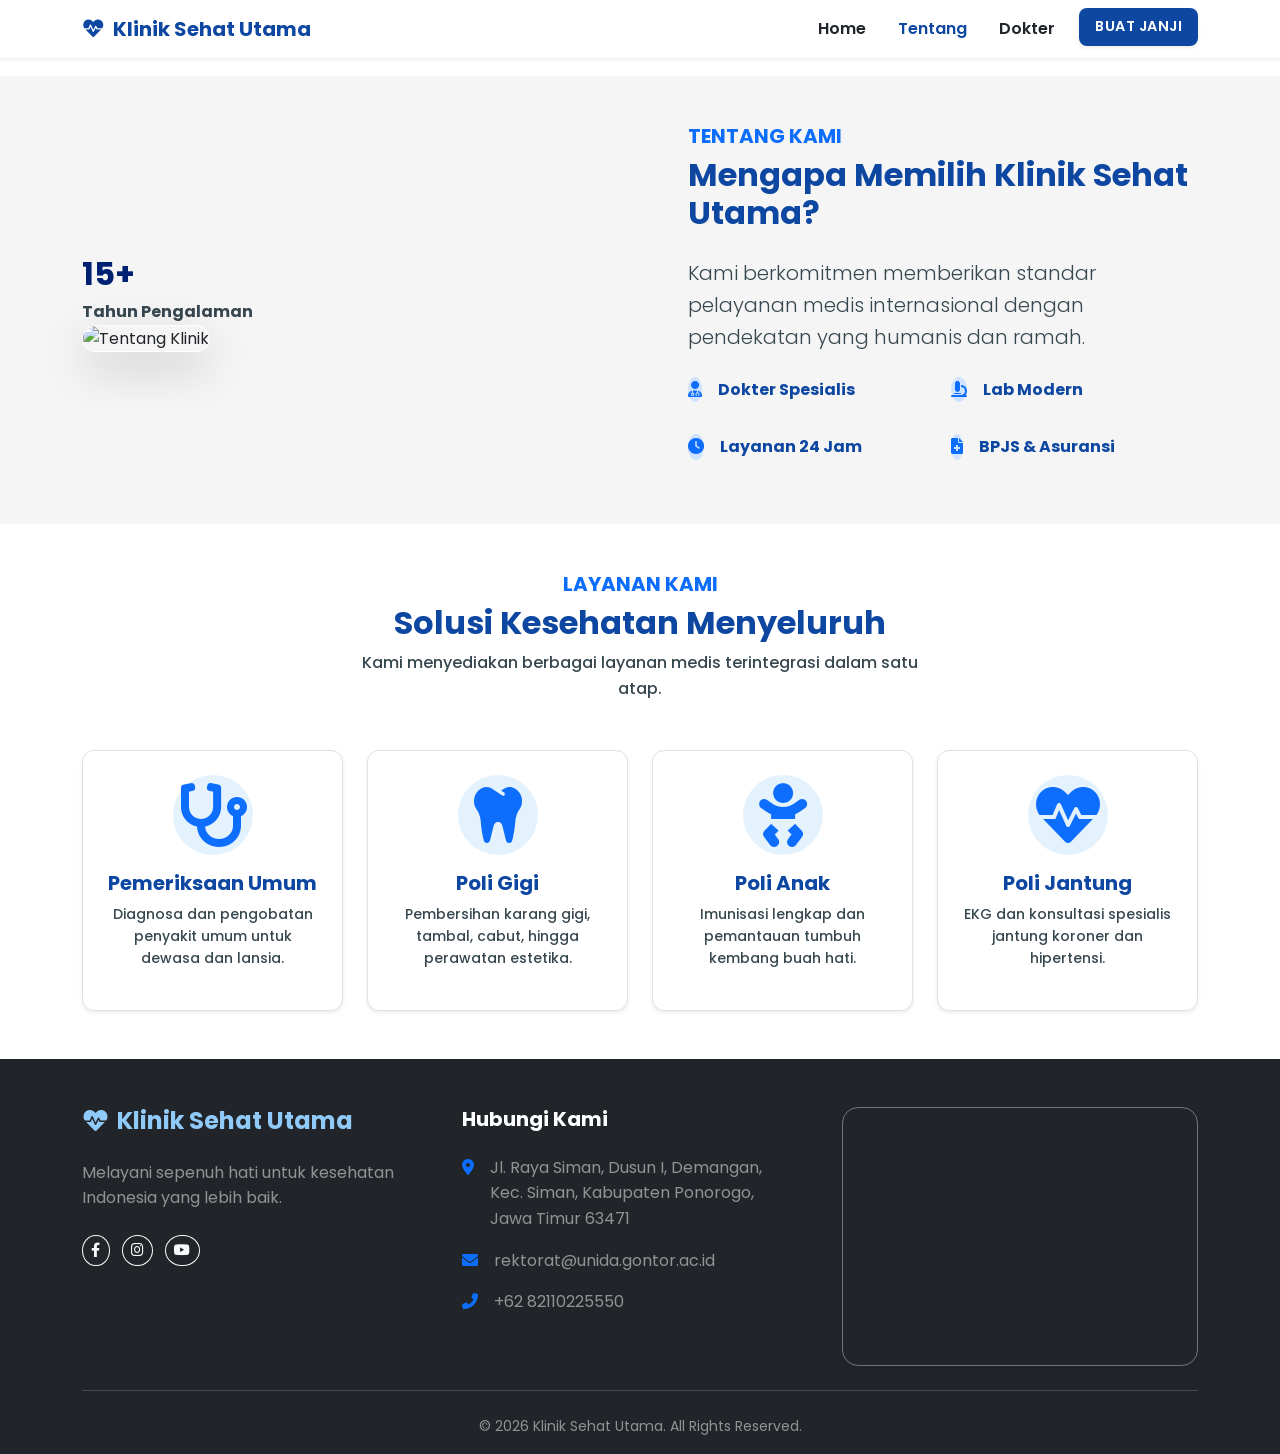
==== about.html @ c62305bc "split page" ====
<!DOCTYPE html>
<html lang="id">
<head>
    <meta charset="UTF-8">
    <meta name="viewport" content="width=device-width, initial-scale=1.0">
    <title>Klinik Sehat Utama - Layanan Kesehatan Terpercaya</title>
    <meta name="description" content="Klinik Sehat Utama menyediakan layanan kesehatan lengkap dengan dokter spesialis berpengalaman dan fasilitas modern.">

    <!-- bootstrap 5 -->
    <link href="https://cdn.jsdelivr.net/npm/bootstrap@5.3.0/dist/css/bootstrap.min.css" rel="stylesheet">
    <!-- custom font -->
    <link rel="stylesheet" href="https://cdnjs.cloudflare.com/ajax/libs/font-awesome/6.0.0/css/all.min.css">
    <link href="https://fonts.googleapis.com/css2?family=Poppins:wght@400;500;600;700&display=swap" rel="stylesheet">
    
    <!-- style web dengan css -->
    <link rel="stylesheet" href="styless.css">
</head>
<body>

    <div class="loading-overlay" id="loadingOverlay">
        <div class="text-center">
            <div class="spinner-border text-primary" style="width: 3rem; height: 3rem;" role="status">
                <span class="visually-hidden">Loading...</span>
            </div>
            <p class="mt-3 fw-bold text-dark-blue">Memuat Halaman...</p>
        </div>
    </div>

    <nav class="navbar navbar-expand-lg navbar-light bg-white shadow-sm fixed-top">
        <div class="container">
            <a class="navbar-brand fw-bold text-primary-dark" href="#">
                <i class="fas fa-heartbeat me-2"></i>Klinik Sehat Utama
            </a>
            <button class="navbar-toggler" type="button" data-bs-toggle="collapse" data-bs-target="#navbarNav">
                <span class="navbar-toggler-icon"></span>
            </button>
            <div class="collapse navbar-collapse" id="navbarNav">
                <ul class="navbar-nav ms-auto">
                    <li class="nav-item"><a class="nav-link" href="index.html">Home</a></li>
                    <li class="nav-item"><a class="nav-link active" href="about.html">Tentang</a></li>
                    <li class="nav-item"><a class="nav-link" href="doctors.html">Dokter</a></li>
                    <li class="nav-item"><a class="nav-link btn btn-primary text-white ms-lg-2 px-4 shadow-sm" href="contact.html">Buat Janji</a></li>
                </ul>
            </div>
        </div>
    </nav>

    <section id="about" class="py-5 bg-light-grey">
        <div class="container">
            <div class="row align-items-center">
                <div class="col-lg-6 mb-4 mb-lg-0 position-relative">
                    <div class="experience-badge">
                        <span class="fw-bold fs-2 text-primary-dark">15+</span><br><span class="text-dark-grey fw-bold">Tahun Pengalaman</span>
                    </div>
                    <img src="https://images.unsplash.com/photo-1586773860418-d37222d8fce3?q=80&w=1173&auto=format&fit=crop&ixlib=rb-4.1.0&ixid=M3wxMjA3fDB8MHxwaG90by1wYWdlfHx8fGVufDB8fHx8fA%3D%3D" 
                         alt="Tentang Klinik" class="img-fluid rounded-4 shadow-lg border border-white">
                </div>
                <div class="col-lg-6 ps-lg-5">
                    <h5 class="text-primary fw-bold text-uppercase ls-1">Tentang Kami</h5>
                    <h2 class="fw-bold mb-4 text-dark-blue">Mengapa Memilih Klinik Sehat Utama?</h2>
                    <p class="lead mb-4 text-dark-grey">Kami berkomitmen memberikan standar pelayanan medis internasional dengan pendekatan yang humanis dan ramah.</p>
                    
                    <div class="row g-3">
                        <div class="col-md-6">
                            <div class="d-flex align-items-center mb-3">
                                <div class="icon-box bg-primary-subtle text-primary rounded-circle me-3">
                                    <i class="fas fa-user-md"></i>
                                </div>
                                <span class="fw-bold text-dark-blue">Dokter Spesialis</span>
                            </div>
                        </div>
                        <div class="col-md-6">
                            <div class="d-flex align-items-center mb-3">
                                <div class="icon-box bg-primary-subtle text-primary rounded-circle me-3">
                                    <i class="fas fa-microscope"></i>
                                </div>
                                <span class="fw-bold text-dark-blue">Lab Modern</span>
                            </div>
                        </div>
                        <div class="col-md-6">
                            <div class="d-flex align-items-center mb-3">
                                <div class="icon-box bg-primary-subtle text-primary rounded-circle me-3">
                                    <i class="fas fa-clock"></i>
                                </div>
                                <span class="fw-bold text-dark-blue">Layanan 24 Jam</span>
                            </div>
                        </div>
                        <div class="col-md-6">
                            <div class="d-flex align-items-center mb-3">
                                <div class="icon-box bg-primary-subtle text-primary rounded-circle me-3">
                                    <i class="fas fa-file-medical"></i>
                                </div>
                                <span class="fw-bold text-dark-blue">BPJS & Asuransi</span>
                            </div>
                        </div>
                    </div>
                </div>
            </div>
        </div>
    </section>

    <section id="services" class="py-5">
        <div class="container">
            <div class="text-center mb-5 mx-auto" style="max-width: 600px;">
                <h5 class="text-primary fw-bold text-uppercase">Layanan Kami</h5>
                <h2 class="fw-bold text-dark-blue">Solusi Kesehatan Menyeluruh</h2>
                <p class="text-dark-grey fw-medium">Kami menyediakan berbagai layanan medis terintegrasi dalam satu atap.</p>
            </div>
            
            <div class="row g-4">
                <div class="col-md-6 col-lg-3">
                    <div class="card h-100 border shadow-sm service-card p-4 text-center">
                        <div class="service-icon mb-3 mx-auto bg-blue-100 text-primary">
                            <i class="fas fa-stethoscope fa-2x"></i>
                        </div>
                        <h4 class="h5 fw-bold mb-2 text-dark-blue">Pemeriksaan Umum</h4>
                        <p class="text-dark-grey small fw-medium">Diagnosa dan pengobatan penyakit umum untuk dewasa dan lansia.</p>
                    </div>
                </div>
                <div class="col-md-6 col-lg-3">
                    <div class="card h-100 border shadow-sm service-card p-4 text-center">
                        <div class="service-icon mb-3 mx-auto bg-blue-100 text-primary">
                            <i class="fas fa-tooth fa-2x"></i>
                        </div>
                        <h4 class="h5 fw-bold mb-2 text-dark-blue">Poli Gigi</h4>
                        <p class="text-dark-grey small fw-medium">Pembersihan karang gigi, tambal, cabut, hingga perawatan estetika.</p>
                    </div>
                </div>
                <div class="col-md-6 col-lg-3">
                    <div class="card h-100 border shadow-sm service-card p-4 text-center">
                        <div class="service-icon mb-3 mx-auto bg-blue-100 text-primary">
                            <i class="fas fa-baby fa-2x"></i>
                        </div>
                        <h4 class="h5 fw-bold mb-2 text-dark-blue">Poli Anak</h4>
                        <p class="text-dark-grey small fw-medium">Imunisasi lengkap dan pemantauan tumbuh kembang buah hati.</p>
                    </div>
                </div>
                <div class="col-md-6 col-lg-3">
                    <div class="card h-100 border shadow-sm service-card p-4 text-center">
                        <div class="service-icon mb-3 mx-auto bg-blue-100 text-primary">
                            <i class="fas fa-heartbeat fa-2x"></i>
                        </div>
                        <h4 class="h5 fw-bold mb-2 text-dark-blue">Poli Jantung</h4>
                        <p class="text-dark-grey small fw-medium">EKG dan konsultasi spesialis jantung koroner dan hipertensi.</p>
                    </div>
                </div>
            </div>
        </div>
    </section>

    <footer class="bg-dark text-white pt-5 pb-3">
        <div class="container">
            <div class="row g-4">
                
                <div class="col-lg-4">
                    <h4 class="fw-bold mb-4 text-primary-light">
                        <i class="fas fa-heartbeat me-2"></i>Klinik Sehat Utama
                    </h4>
                    <p class="text-white-50">Melayani sepenuh hati untuk kesehatan Indonesia yang lebih baik.</p>
                    <div class="social-links mt-4">
                        <a href="#" class="btn btn-outline-light btn-sm rounded-circle me-2"><i class="fab fa-facebook-f"></i></a>
                        <a href="#" class="btn btn-outline-light btn-sm rounded-circle me-2"><i class="fab fa-instagram"></i></a>
                        <a href="#" class="btn btn-outline-light btn-sm rounded-circle"><i class="fab fa-youtube"></i></a>
                    </div>
                </div>

                <div class="col-lg-4">
                    <h5 class="fw-bold mb-4 text-white">Hubungi Kami</h5>
                    
                    <ul class="list-unstyled">
                        
                        <li class="d-flex mb-3">
                            <i class="fas fa-map-marker-alt mt-1 me-3 text-primary"></i>
                            <span class="text-white-50">
                                Jl. Raya Siman, Dusun I, Demangan, <br>
                                Kec. Siman, Kabupaten Ponorogo, <br>
                                Jawa Timur 63471
                            </span>
                        </li>
                        
                        <li class="d-flex mb-3">
                            <i class="fas fa-envelope mt-1 me-3 text-primary"></i>
                            <span class="text-white-50"> rektorat@unida.gontor.ac.id</span>
                        </li>
                        
                        <li class="d-flex">
                            <i class="fas fa-phone-alt mt-1 me-3 text-primary"></i>
                            <span class="text-white-50">+62 82110225550</span>
                        </li>
                        
                    </ul>
                </div>

                <div class="col-lg-4">
                    <div class="map-container rounded-4 overflow-hidden border border-secondary shadow-sm h-100">
                        <iframe 
                            src="https://www.google.com/maps/embed?pb=!1m18!1m12!1m3!1d3952.096366558456!2d111.4789!3d-7.885!2m3!1f0!2f0!3f0!3m2!1i1024!2i768!4f13.1!3m3!1m2!1s0x0%3A0x0!2zN8KwNTMnMDYuMCJTIDExMcKwMjgnNDQuMCJF!5e0!3m2!1sid!2sid!4v1620000000000!5m2!1sid!2sid" 
                            width="100%" 
                            height="100%" 
                            style="border:0; min-height: 250px;" 
                            allowfullscreen="" 
                            loading="lazy">
                        </iframe>
                    </div>
                </div>

            </div>

            <hr class="my-4 border-secondary opacity-50">

            <div class="text-center text-white-50 small">
                © <span id="year"></span> Klinik Sehat Utama. All Rights Reserved.
            </div>
        </div>
    </footer>


    <button id="backToTop" class="btn btn-primary rounded-circle shadow-lg"><i class="fas fa-arrow-up"></i></button>

    <script src="https://cdn.jsdelivr.net/npm/bootstrap@5.3.0/dist/js/bootstrap.bundle.min.js"></script>
    <script src="script.js"></script>
</body>
</html>
---- styless.css ----
/* ==========================================================================
   KLINIK SEHAT UTAMA - HIGH CONTRAST STYLESHEET
   Fixed for visibility, contrast, and font sharpness
   ========================================================================== */

:root {
    /* Primary Colors - Darker for better contrast */
    --primary-color: #0d47a1; /* Deep Blue instead of standard blue */
    --primary-light: #42a5f5;
    --primary-dark: #002171;
    
    /* Text Colors - High Contrast */
    --text-main: #212529; /* Almost black */
    --text-secondary: #455a64; /* Dark Slate Grey */
    --text-muted: #607d8b;
    
    /* Functional Colors */
    --success-color: #1b5e20;
    --warning-color: #ff6f00; /* Darker orange */
    --danger-color: #b71c1c;
    
    /* Backgrounds */
    --bg-light: #f8f9fa;
    --bg-white: #ffffff;
    --border-color: #dee2e6;
    
    /* Effects */
    --shadow-sm: 0 .125rem .25rem rgba(0,0,0,.15);
    --shadow-md: 0 .5rem 1rem rgba(0,0,0,.2);
    --shadow-lg: 0 1rem 3rem rgba(0,0,0,.25);
    --transition: all 0.3s ease;
}

/* --- RESET & TYPOGRAPHY --- */
* {
    margin: 0;
    padding: 0;
    box-sizing: border-box;
    /* Crucial for font sharpness */
    -webkit-font-smoothing: antialiased;
    -moz-osx-font-smoothing: grayscale;
    text-rendering: optimizeLegibility;
}

body {
    padding-top: 76px;
    font-family: 'Poppins', 'Segoe UI', system-ui, sans-serif; /* Changed to Poppins for clarity */
    color: var(--text-main);
    background-color: #ffffff;
    line-height: 1.6;
}

/* Text Utilities for Contrast */
.text-dark-blue { color: #0d47a1 !important; }
.text-primary-dark { color: #002171 !important; }
.text-dark-grey { color: #37474f !important; }
.text-primary-light { color: #90caf9 !important; }
.text-light-grey { color: #e0e0e0 !important; }

h1, h2, h3, h4, h5, h6 {
    font-weight: 700;
    color: var(--primary-dark);
}

.fw-medium { font-weight: 500 !important; }
.fw-bold { font-weight: 700 !important; }

/* --- NAVBAR --- */
.navbar {
    background-color: rgba(255, 255, 255, 0.98) !important;
    backdrop-filter: blur(10px);
    box-shadow: var(--shadow-sm);
}

.navbar-brand {
    color: var(--primary-color) !important;
    font-weight: 800;
}

.nav-link {
    color: var(--text-main) !important; /* Dark text for links */
    font-weight: 600 !important;
    padding: 0.5rem 1rem !important;
    transition: var(--transition);
}

.nav-link:hover, .nav-link.active {
    color: var(--primary-color) !important;
}

/* --- HERO SECTION --- */
.hero-section {
    background: linear-gradient(rgba(255, 255, 255, 0.9), rgba(255, 255, 255, 0.8)),
                url('https://images.unsplash.com/photo-1519494026892-80bbd2d6fd0d?q=80&w=1153&auto=format&fit=crop&ixlib=rb-4.1.0&ixid=M3wxMjA3fDB8MHxwaG90by1wYWdlfHx8fGVufDB8fHx8fA%3D%3D') center/cover;
    min-height: 90vh;
    padding: 80px 0;
    position: relative;
}

/* Text Shadow for better readability over images */
.text-shadow-sm {
    text-shadow: 0 1px 2px rgba(255,255,255,0.8), 0 0 1em rgba(0,0,0,0.1);
}

.display-4 {
    font-weight: 800;
    letter-spacing: -1px;
}

/* --- BUTTONS --- */
.btn {
    border-radius: 8px;
    font-weight: 600;
    letter-spacing: 0.5px;
    text-transform: uppercase;
    font-size: 0.9rem;
}

.btn-primary {
    background-color: var(--primary-color);
    border-color: var(--primary-color);
    color: #fff !important;
    box-shadow: 0 4px 6px rgba(13, 71, 161, 0.3);
}

.btn-primary:hover {
    background-color: var(--primary-dark);
    border-color: var(--primary-dark);
    transform: translateY(-2px);
}

.btn-outline-primary {
    color: var(--primary-color);
    border-color: var(--primary-color);
    border-width: 2px;
}

.btn-outline-primary:hover {
    background-color: var(--primary-color);
    color: white !important;
}

/* --- CARDS & SERVICES --- */
.card {
    border-radius: 12px;
    border: 1px solid rgba(0,0,0,0.08);
}

.service-card:hover, .doctor-card:hover {
    transform: translateY(-5px);
    box-shadow: var(--shadow-lg) !important;
    border-color: var(--primary-light) !important;
}

.service-icon {
    width: 80px;
    height: 80px;
    display: flex;
    align-items: center;
    justify-content: center;
    border-radius: 50%;
    background-color: #e3f2fd; /* Light Blue background */
    color: var(--primary-color); /* Dark Blue icon */
    font-size: 2rem;
    margin: 0 auto 1.5rem;
}

/* --- DOCTOR CARDS --- */
.card-img-wrapper {
    height: 300px;
    overflow: hidden;
    position: relative;
}

.card-img-top {
    width: 100%;
    height: 100%;
    object-fit: cover;
}

/* Ensure text in doctor card is very dark */
.doctor-card .card-title {
    color: #000000 !important;
}

.doctor-card .text-uppercase {
    color: var(--primary-color) !important;
    font-weight: 700;
}

.doctor-card .badge {
    color: #000 !important;
    border: 1px solid #ced4da !important;
    font-size: 0.85rem;
}

/* --- TESTIMONIALS --- */
.testimonial-card {
    background-color: #ffffff;
    border-left: 5px solid var(--primary-color) !important;
}

.text-warning {
    color: #ff8f00 !important; /* Darker gold/orange for stars */
}

/* --- FORMS --- */
.form-label {
    color: var(--text-main);
    font-weight: 600;
}

.form-control, .form-select {
    border: 1px solid #b0bec5; /* Darker border */
    padding: 0.75rem 1rem;
    color: #000 !important;
    font-weight: 500;
}

.form-control:focus {
    border-color: var(--primary-color);
    box-shadow: 0 0 0 3px rgba(13, 71, 161, 0.15);
}

::placeholder {
    color: #78909c !important; /* Darker grey placeholder */
    opacity: 1;
}

/* --- FOOTER --- */
footer {
    background-color: #1a1a1a !important; /* Almost black */
}

footer h4, footer h5 {
    color: #ffffff !important;
}

footer .text-light-grey {
    color: #e0e0e0 !important;
}

/* --- UTILITIES --- */
.bg-light-grey {
    background-color: #f5f5f5 !important;
}

.hover-top {
    transition: transform 0.3s ease;
}

#backToTop {
    position: fixed;
    bottom: 30px;
    right: 30px;
    width: 50px;
    height: 50px;
    display: none; /* Controlled by JS */
    align-items: center;
    justify-content: center;
    z-index: 1000;
}

/* Loading Overlay */
.loading-overlay {
    position: fixed;
    top: 0; left: 0; right: 0; bottom: 0;
    background: #ffffff;
    z-index: 9999;
    display: flex;
    justify-content: center;
    align-items: center;
    transition: opacity 0.5s ease;
}

.loading-overlay.hidden {
    opacity: 0;
    pointer-events: none;
}

/* Form Validation Colors */
.is-invalid {
    border-color: var(--danger-color) !important;
}

.invalid-feedback {
    color: var(--danger-color) !important;
    font-size: 0.875rem;
}

/* Responsive Adjustments */
@media (max-width: 768px) {
    .display-4 { font-size: 2.5rem; }
    .card-img-wrapper { height: 250px; }
}
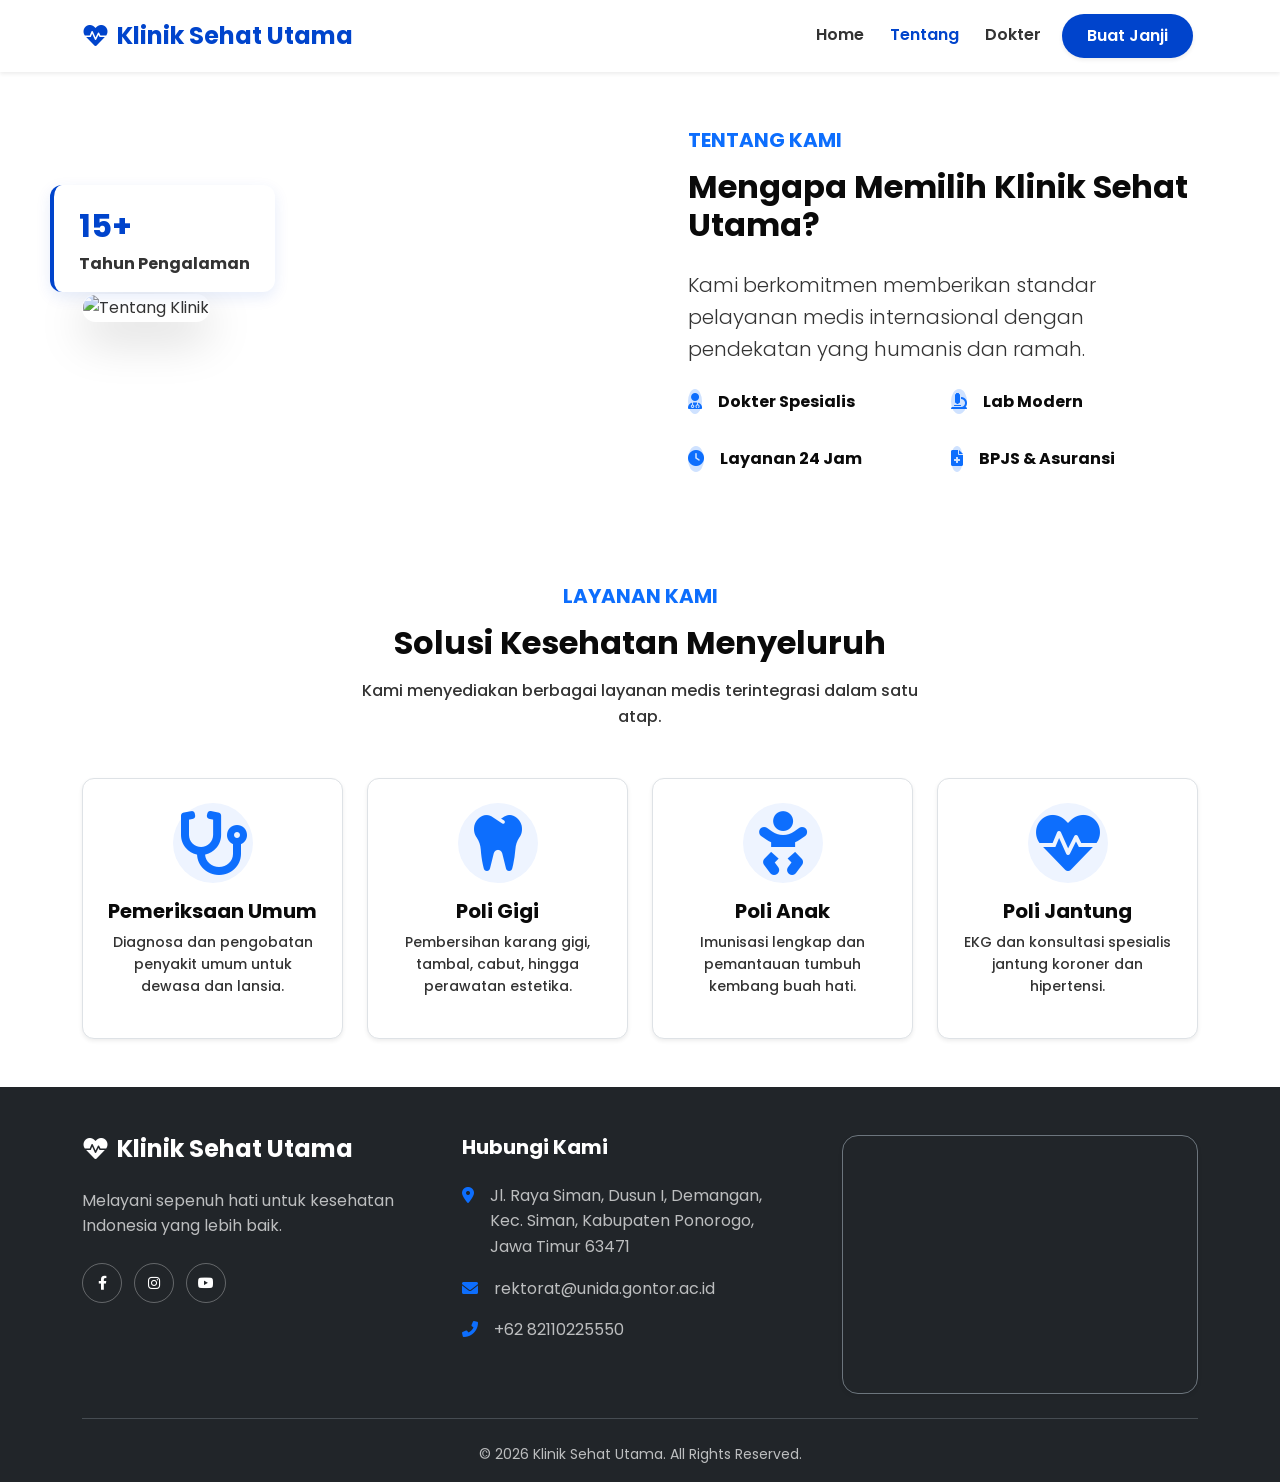
==== commit 847d2456: "fix link" ====
--- a/about.html
+++ b/about.html
@@ -28,7 +28,7 @@
 
     <nav class="navbar navbar-expand-lg navbar-light bg-white shadow-sm fixed-top">
         <div class="container">
-            <a class="navbar-brand fw-bold text-primary-dark" href="#">
+            <a class="navbar-brand fw-bold text-primary-dark" href="index.html">
                 <i class="fas fa-heartbeat me-2"></i>Klinik Sehat Utama
             </a>
             <button class="navbar-toggler" type="button" data-bs-toggle="collapse" data-bs-target="#navbarNav">
--- a/styless.css
+++ b/styless.css
@@ -1,138 +1,124 @@
-/* ==========================================================================
-   KLINIK SEHAT UTAMA - HIGH CONTRAST STYLESHEET
-   Fixed for visibility, contrast, and font sharpness
-   ========================================================================== */
-
 :root {
-    /* Primary Colors - Darker for better contrast */
-    --primary-color: #0d47a1; /* Deep Blue instead of standard blue */
-    --primary-light: #42a5f5;
-    --primary-dark: #002171;
-    
-    /* Text Colors - High Contrast */
-    --text-main: #212529; /* Almost black */
-    --text-secondary: #455a64; /* Dark Slate Grey */
-    --text-muted: #607d8b;
-    
-    /* Functional Colors */
-    --success-color: #1b5e20;
-    --warning-color: #ff6f00; /* Darker orange */
-    --danger-color: #b71c1c;
-    
-    /* Backgrounds */
-    --bg-light: #f8f9fa;
-    --bg-white: #ffffff;
+    --primary-color: #0044cc;
+    --primary-hover: #003399;
+    --primary-light: #eef4ff;
+    --text-black: #0a0a0a;
+    --text-dark: #333333;
+    --text-white: #ffffff;
+    --bg-body: #ffffff;
     --border-color: #dee2e6;
-    
-    /* Effects */
-    --shadow-sm: 0 .125rem .25rem rgba(0,0,0,.15);
-    --shadow-md: 0 .5rem 1rem rgba(0,0,0,.2);
-    --shadow-lg: 0 1rem 3rem rgba(0,0,0,.25);
-    --transition: all 0.3s ease;
-}
-
-/* --- RESET & TYPOGRAPHY --- */
-* {
-    margin: 0;
-    padding: 0;
-    box-sizing: border-box;
-    /* Crucial for font sharpness */
-    -webkit-font-smoothing: antialiased;
-    -moz-osx-font-smoothing: grayscale;
-    text-rendering: optimizeLegibility;
+    --shadow-sm: 0 2px 8px rgba(0,0,0,0.05);
+    --shadow-md: 0 5px 15px rgba(0,68,204,0.1);
 }
 
 body {
-    padding-top: 76px;
-    font-family: 'Poppins', 'Segoe UI', system-ui, sans-serif; /* Changed to Poppins for clarity */
-    color: var(--text-main);
-    background-color: #ffffff;
+    padding-top: 80px;
+    font-family: 'Poppins', sans-serif;
+    color: var(--text-dark);
     line-height: 1.6;
-}
-
-/* Text Utilities for Contrast */
-.text-dark-blue { color: #0d47a1 !important; }
-.text-primary-dark { color: #002171 !important; }
-.text-dark-grey { color: #37474f !important; }
-.text-primary-light { color: #90caf9 !important; }
-.text-light-grey { color: #e0e0e0 !important; }
+    background-color: var(--bg-body);
+    overflow-x: hidden;
+}
 
 h1, h2, h3, h4, h5, h6 {
+    color: var(--primary-color);
     font-weight: 700;
-    color: var(--primary-dark);
-}
-
-.fw-medium { font-weight: 500 !important; }
-.fw-bold { font-weight: 700 !important; }
-
-/* --- NAVBAR --- */
+    margin-bottom: 1rem;
+}
+
+.text-primary-dark {
+    color: var(--primary-color) !important;
+}
+
+.text-dark-blue {
+    color: var(--text-black) !important;
+}
+
+.text-dark-grey {
+    color: var(--text-dark) !important;
+}
+
+.badge.bg-white {
+    color: var(--primary-color) !important;
+    border: 1px solid var(--primary-color) !important;
+    display: inline-flex;
+    align-items: center;
+}
+
 .navbar {
     background-color: rgba(255, 255, 255, 0.98) !important;
-    backdrop-filter: blur(10px);
     box-shadow: var(--shadow-sm);
+    padding: 12px 0;
 }
 
 .navbar-brand {
+    font-size: 1.5rem;
+    font-weight: 800;
     color: var(--primary-color) !important;
-    font-weight: 800;
 }
 
 .nav-link {
-    color: var(--text-main) !important; /* Dark text for links */
-    font-weight: 600 !important;
-    padding: 0.5rem 1rem !important;
-    transition: var(--transition);
+    font-weight: 600;
+    color: var(--text-dark) !important;
+    margin: 0 5px;
+    transition: 0.3s;
 }
 
 .nav-link:hover, .nav-link.active {
     color: var(--primary-color) !important;
 }
 
-/* --- HERO SECTION --- */
+.navbar .btn-primary {
+    background-color: var(--primary-color) !important;
+    color: #fff !important;
+    padding: 10px 25px !important;
+    border-radius: 50px;
+    font-weight: 600;
+    box-shadow: 0 4px 10px rgba(0,68,204,0.2);
+    margin-top: 0;
+    line-height: 1.5;
+    display: inline-flex;
+    align-items: center;
+    justify-content: center;
+}
+
+.navbar .btn-primary:hover {
+    background-color: var(--primary-hover) !important;
+    transform: translateY(-2px);
+}
+
 .hero-section {
-    background: linear-gradient(rgba(255, 255, 255, 0.9), rgba(255, 255, 255, 0.8)),
-                url('https://images.unsplash.com/photo-1519494026892-80bbd2d6fd0d?q=80&w=1153&auto=format&fit=crop&ixlib=rb-4.1.0&ixid=M3wxMjA3fDB8MHxwaG90by1wYWdlfHx8fGVufDB8fHx8fA%3D%3D') center/cover;
-    min-height: 90vh;
-    padding: 80px 0;
-    position: relative;
-}
-
-/* Text Shadow for better readability over images */
-.text-shadow-sm {
-    text-shadow: 0 1px 2px rgba(255,255,255,0.8), 0 0 1em rgba(0,0,0,0.1);
-}
-
-.display-4 {
-    font-weight: 800;
-    letter-spacing: -1px;
-}
-
-/* --- BUTTONS --- */
+    background: linear-gradient(rgba(255,255,255,0.92), rgba(255,255,255,0.95)), url('https://images.unsplash.com/photo-1519494026892-80bbd2d6fd0d?q=80&w=1153');
+    background-size: cover;
+    background-position: center;
+    padding: 100px 0;
+    min-height: 85vh;
+    display: flex;
+    align-items: center;
+}
+
+.hero-title {
+    color: var(--text-black) !important;
+    font-size: 3.5rem;
+    line-height: 1.2;
+}
+
 .btn {
-    border-radius: 8px;
+    border-radius: 50px;
     font-weight: 600;
-    letter-spacing: 0.5px;
-    text-transform: uppercase;
-    font-size: 0.9rem;
+    padding: 10px 25px;
+    transition: all 0.3s ease;
 }
 
 .btn-primary {
     background-color: var(--primary-color);
-    border-color: var(--primary-color);
-    color: #fff !important;
-    box-shadow: 0 4px 6px rgba(13, 71, 161, 0.3);
-}
-
-.btn-primary:hover {
-    background-color: var(--primary-dark);
-    border-color: var(--primary-dark);
-    transform: translateY(-2px);
+    border: none;
 }
 
 .btn-outline-primary {
     color: var(--primary-color);
-    border-color: var(--primary-color);
-    border-width: 2px;
+    border: 2px solid var(--primary-color);
+    background: transparent;
 }
 
 .btn-outline-primary:hover {
@@ -140,16 +126,19 @@
     color: white !important;
 }
 
-/* --- CARDS & SERVICES --- */
 .card {
+    border: 1px solid var(--border-color);
     border-radius: 12px;
-    border: 1px solid rgba(0,0,0,0.08);
-}
-
-.service-card:hover, .doctor-card:hover {
+    box-shadow: var(--shadow-sm);
+    transition: 0.3s;
+    background: #fff;
+    overflow: hidden;
+}
+
+.card:hover {
     transform: translateY(-5px);
-    box-shadow: var(--shadow-lg) !important;
-    border-color: var(--primary-light) !important;
+    box-shadow: var(--shadow-md);
+    border-color: var(--primary-color);
 }
 
 .service-icon {
@@ -158,138 +147,181 @@
     display: flex;
     align-items: center;
     justify-content: center;
+    background-color: var(--primary-light);
+    color: var(--primary-color);
     border-radius: 50%;
-    background-color: #e3f2fd; /* Light Blue background */
-    color: var(--primary-color); /* Dark Blue icon */
+    margin: 0 auto 20px;
     font-size: 2rem;
-    margin: 0 auto 1.5rem;
-}
-
-/* --- DOCTOR CARDS --- */
+}
+
 .card-img-wrapper {
-    height: 300px;
+    position: relative;
     overflow: hidden;
-    position: relative;
+    width: 100%;
+    aspect-ratio: 3 / 4;
+    background-color: #f0f2f5;
 }
 
 .card-img-top {
     width: 100%;
     height: 100%;
     object-fit: cover;
-}
-
-/* Ensure text in doctor card is very dark */
-.doctor-card .card-title {
-    color: #000000 !important;
-}
-
-.doctor-card .text-uppercase {
-    color: var(--primary-color) !important;
-    font-weight: 700;
-}
-
-.doctor-card .badge {
-    color: #000 !important;
-    border: 1px solid #ced4da !important;
-    font-size: 0.85rem;
-}
-
-/* --- TESTIMONIALS --- */
+    object-position: center top;
+    transition: transform 0.5s ease;
+}
+
+.doctor-card:hover .card-img-top {
+    transform: scale(1.05);
+}
+
+.doctor-social {
+    position: absolute;
+    bottom: -50px;
+    left: 0;
+    right: 0;
+    background: rgba(255, 255, 255, 0.9);
+    padding: 10px;
+    text-align: center;
+    transition: bottom 0.3s ease;
+    backdrop-filter: blur(5px);
+}
+
+.doctor-card:hover .doctor-social {
+    bottom: 0;
+}
+
+.doctor-social a {
+    color: var(--primary-color);
+    margin: 0 10px;
+    font-size: 1.2rem;
+}
+
+.social-links .btn {
+    width: 40px !important;
+    height: 40px !important;
+    padding: 0 !important;
+    display: inline-flex !important;
+    align-items: center;
+    justify-content: center;
+    border-radius: 50% !important;
+    border: 1px solid rgba(255,255,255,0.3);
+    color: #fff;
+    margin-right: 8px;
+    aspect-ratio: 1 / 1;
+}
+
+.social-links .btn:hover {
+    background-color: var(--primary-color);
+    border-color: var(--primary-color);
+    transform: scale(1.1);
+}
+
 .testimonial-card {
-    background-color: #ffffff;
     border-left: 5px solid var(--primary-color) !important;
 }
 
 .text-warning {
-    color: #ff8f00 !important; /* Darker gold/orange for stars */
-}
-
-/* --- FORMS --- */
-.form-label {
-    color: var(--text-main);
-    font-weight: 600;
+    color: #ffc107 !important;
 }
 
 .form-control, .form-select {
-    border: 1px solid #b0bec5; /* Darker border */
-    padding: 0.75rem 1rem;
-    color: #000 !important;
-    font-weight: 500;
+    padding: 12px;
+    border-radius: 8px;
+    border: 1px solid #ced4da;
+    color: var(--text-black) !important;
 }
 
 .form-control:focus {
     border-color: var(--primary-color);
-    box-shadow: 0 0 0 3px rgba(13, 71, 161, 0.15);
+    box-shadow: 0 0 0 3px rgba(0,68,204,0.15);
 }
 
 ::placeholder {
-    color: #78909c !important; /* Darker grey placeholder */
-    opacity: 1;
-}
-
-/* --- FOOTER --- */
+    color: #888 !important;
+}
+
 footer {
-    background-color: #1a1a1a !important; /* Almost black */
+    background-color: #1a1a1a !important;
+    color: #cccccc;
+    position: relative;
+    z-index: 1;
 }
 
 footer h4, footer h5 {
     color: #ffffff !important;
 }
 
-footer .text-light-grey {
-    color: #e0e0e0 !important;
-}
-
-/* --- UTILITIES --- */
-.bg-light-grey {
-    background-color: #f5f5f5 !important;
-}
-
-.hover-top {
-    transition: transform 0.3s ease;
+footer .text-white-50 {
+    color: rgba(255,255,255,0.7) !important;
 }
 
 #backToTop {
     position: fixed;
     bottom: 30px;
     right: 30px;
+    z-index: 9999;
     width: 50px;
     height: 50px;
-    display: none; /* Controlled by JS */
-    align-items: center;
-    justify-content: center;
-    z-index: 1000;
-}
-
-/* Loading Overlay */
+    border-radius: 50%;
+    background-color: var(--primary-color);
+    color: white;
+    display: none;
+    align-items: center;
+    justify-content: center;
+    box-shadow: 0 4px 15px rgba(0,0,0,0.3);
+    border: none;
+    cursor: pointer;
+    transition: transform 0.3s ease;
+}
+
+#backToTop:hover {
+    background-color: var(--primary-hover);
+    transform: translateY(-5px);
+}
+
+.experience-badge {
+    position: absolute;
+    bottom: 30px;
+    left: -20px;
+    background: white;
+    padding: 15px 25px;
+    border-radius: 12px;
+    box-shadow: var(--shadow-md);
+    border-left: 4px solid var(--primary-color);
+    z-index: 10;
+}
+
 .loading-overlay {
     position: fixed;
-    top: 0; left: 0; right: 0; bottom: 0;
-    background: #ffffff;
-    z-index: 9999;
+    top: 0;
+    left: 0;
+    right: 0;
+    bottom: 0;
+    background: #fff;
+    z-index: 99999;
     display: flex;
     justify-content: center;
     align-items: center;
-    transition: opacity 0.5s ease;
 }
 
 .loading-overlay.hidden {
-    opacity: 0;
-    pointer-events: none;
-}
-
-/* Form Validation Colors */
-.is-invalid {
-    border-color: var(--danger-color) !important;
-}
-
-.invalid-feedback {
-    color: var(--danger-color) !important;
-    font-size: 0.875rem;
-}
-
-/* Responsive Adjustments */
+    display: none;
+}
+
 @media (max-width: 768px) {
-    .display-4 { font-size: 2.5rem; }
-    .card-img-wrapper { height: 250px; }
+    .hero-title {
+        font-size: 2.5rem;
+    }
+    #backToTop {
+        width: 40px;
+        height: 40px;
+        bottom: 20px;
+        right: 20px;
+    }
+    .experience-badge {
+        position: relative;
+        left: 0;
+        bottom: 0;
+        margin-top: -30px;
+    }
 }
